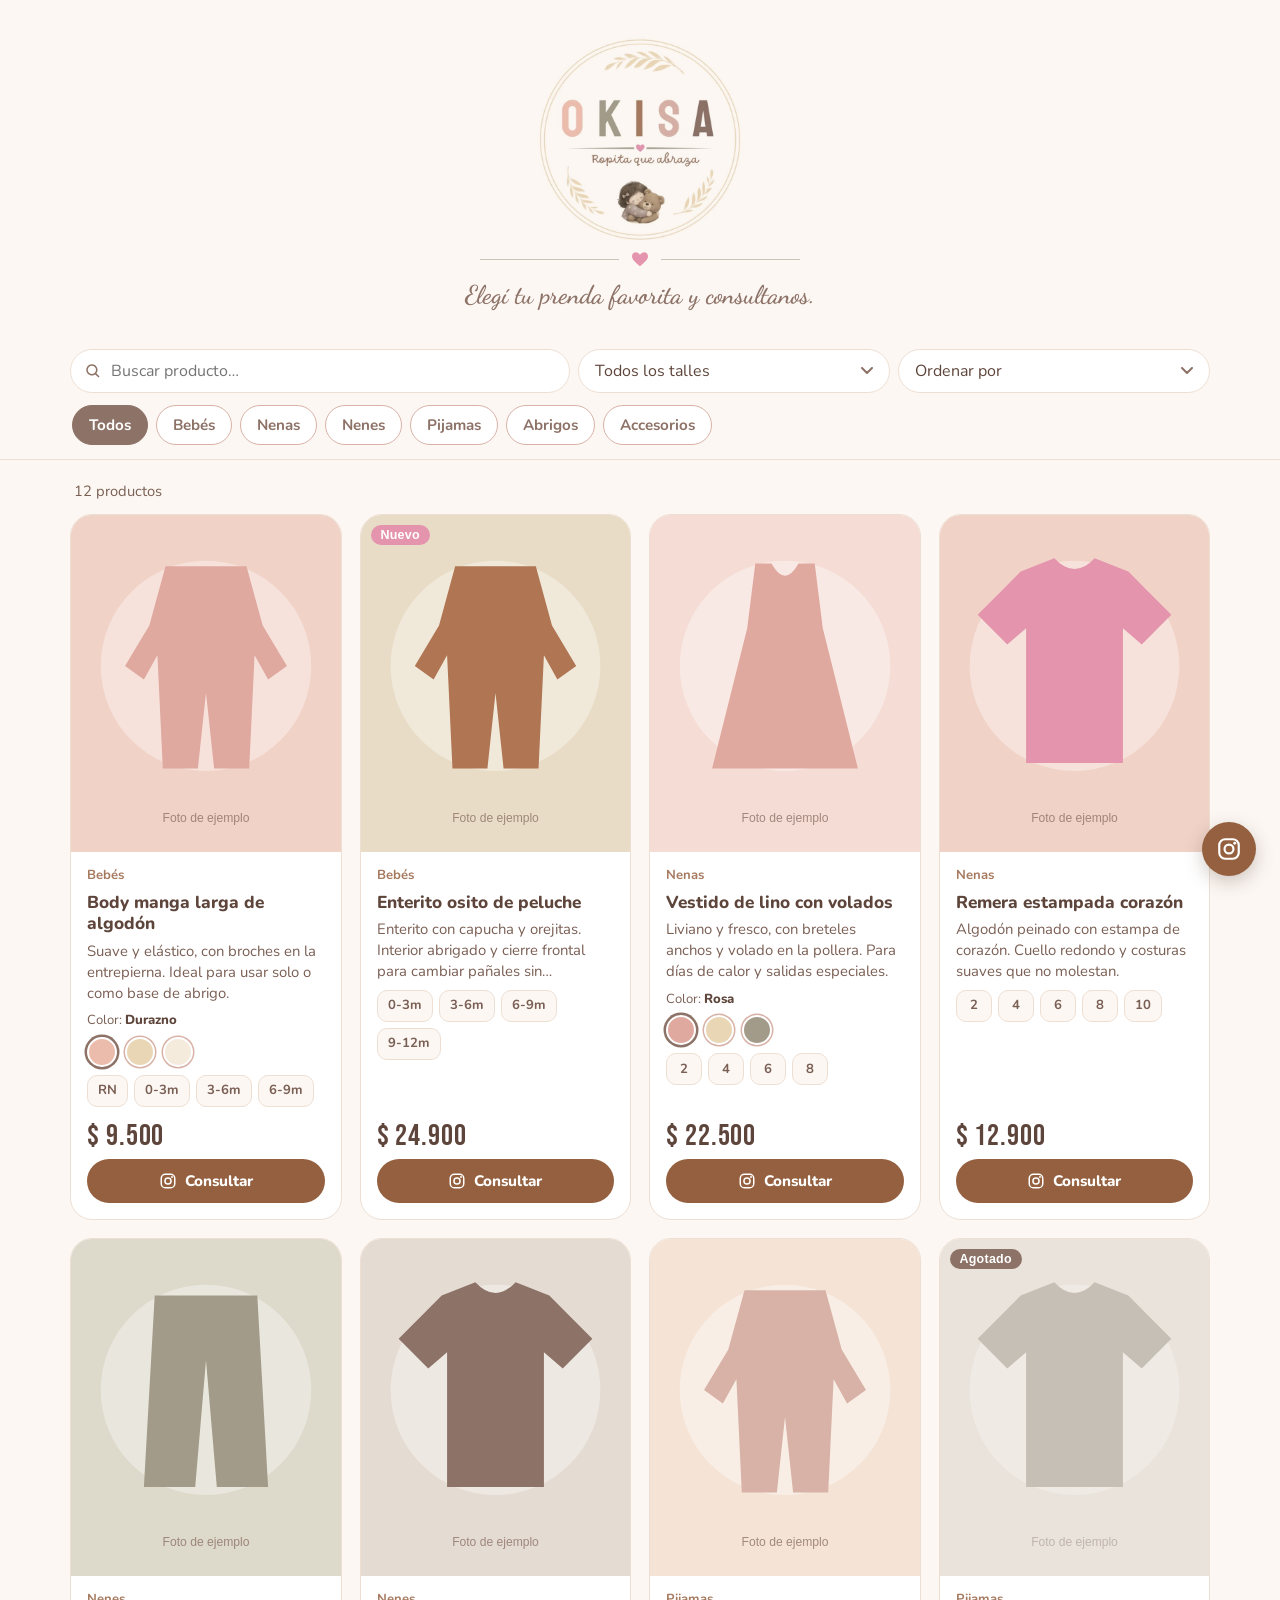
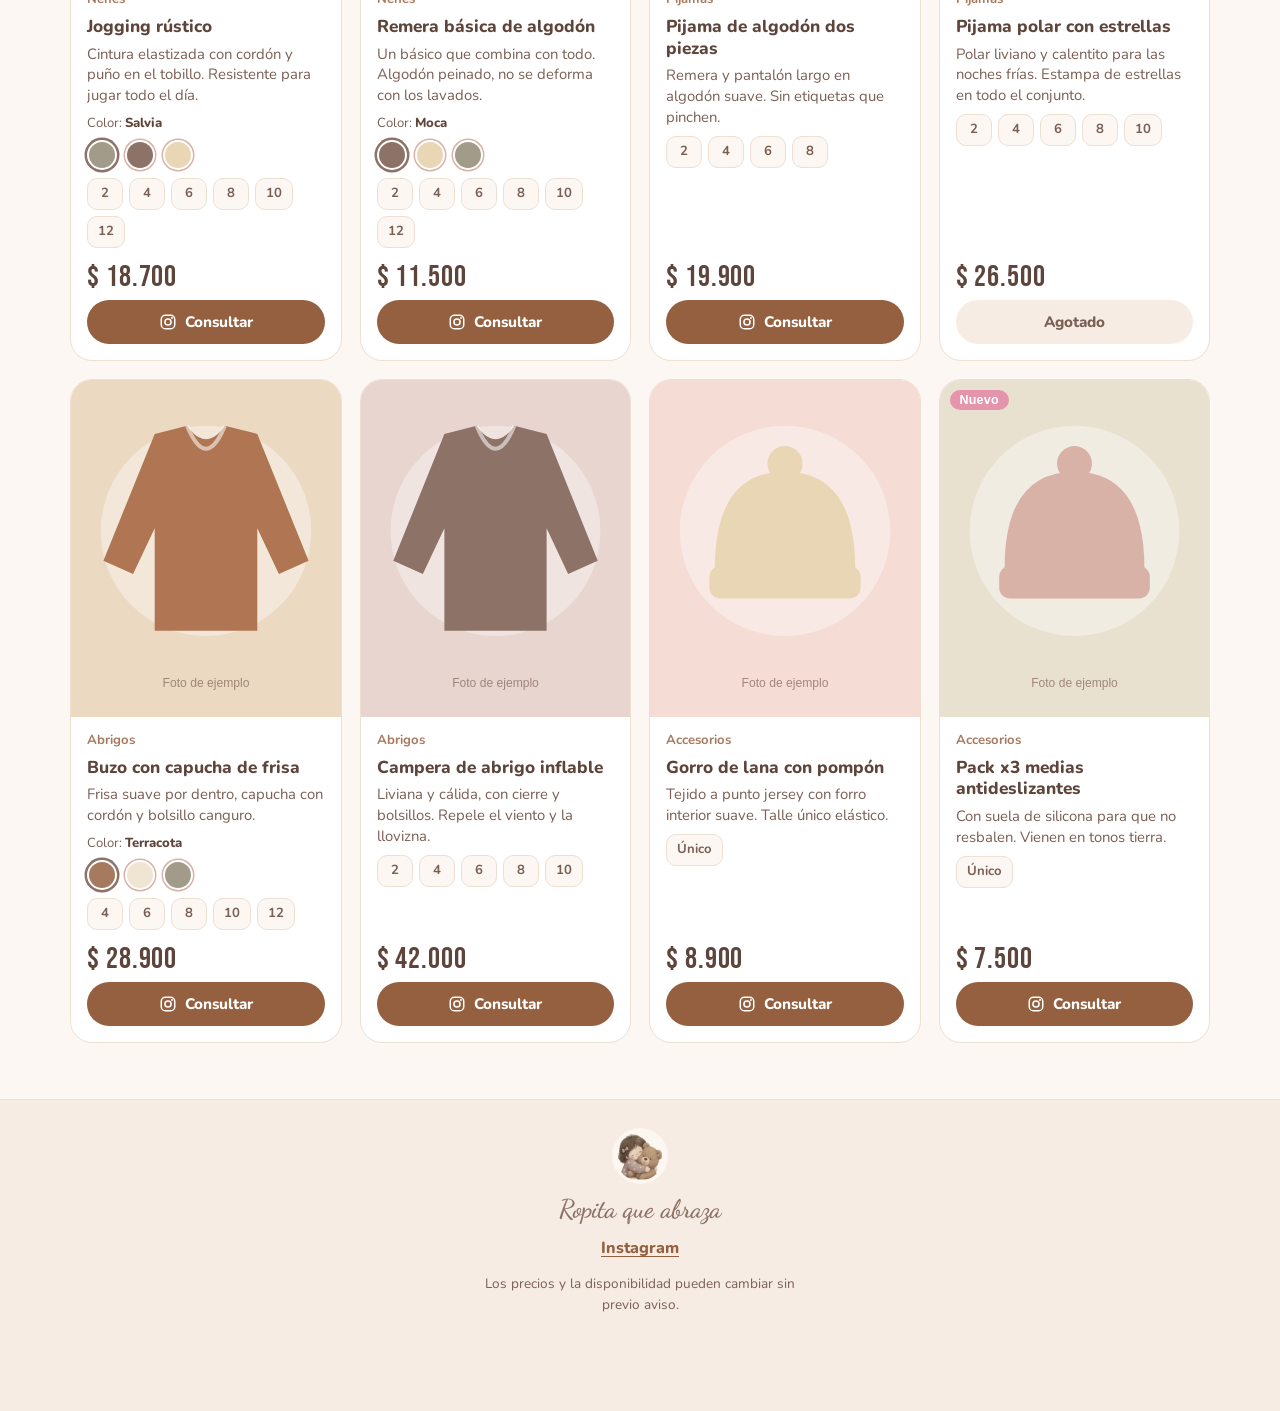
==== index.html @ 5b02acb7 "Catálogo Okisa" ====
<!DOCTYPE html>
<html lang="es-AR">
<head>
  <meta charset="utf-8">
  <meta name="viewport" content="width=device-width, initial-scale=1">
  <title>Okisa · Ropita que abraza</title>
  <meta name="description" content="Catálogo de ropa para niños y bebés de Okisa. Ropita que abraza.">
  <meta name="theme-color" content="#FCF7F3">

  <meta property="og:type" content="website">
  <meta property="og:title" content="Okisa · Ropita que abraza">
  <meta property="og:description" content="Catálogo de ropa para niños y bebés.">
  <meta property="og:image" content="img/logo.jpg">

  <link rel="icon" type="image/png" href="img/favicon.png">
  <link rel="apple-touch-icon" href="img/favicon.png">

  <link rel="preconnect" href="https://fonts.googleapis.com">
  <link rel="preconnect" href="https://fonts.gstatic.com" crossorigin>
  <link href="https://fonts.googleapis.com/css2?family=Bebas+Neue&family=Dancing+Script:wght@600&family=Nunito:wght@400;600;700;800&display=swap" rel="stylesheet">
  <link rel="stylesheet" href="css/style.css?v=6">
</head>
<body>

  <header class="hero">
    <img class="hero__logo" src="img/logo.jpg" alt="Okisa, ropita que abraza" width="600" height="586">
    <h1 class="sr-only">Catálogo de ropa para niños de Okisa</h1>
    <div class="divider" aria-hidden="true"><span></span><svg viewBox="0 0 24 22" width="18" height="16"><path d="M12 21C5 15 1 11.6 1 7.2 1 4 3.4 1.8 6.2 1.8c2.2 0 4.2 1.2 5.8 3.4 1.6-2.2 3.6-3.4 5.8-3.4C20.6 1.8 23 4 23 7.2 23 11.6 19 15 12 21z" fill="currentColor"/></svg><span></span></div>
    <p class="hero__lead">Elegí tu prenda favorita y consultanos.</p>
  </header>

  <section class="toolbar" aria-label="Filtros del catálogo">
    <div class="toolbar__inner">
      <div class="toolbar__row">
        <label class="field field--search">
          <span class="sr-only">Buscar producto</span>
          <svg viewBox="0 0 24 24" width="18" height="18" aria-hidden="true"><path d="M10.5 3a7.5 7.5 0 015.9 12.1l4.3 4.3-1.4 1.4-4.3-4.3A7.5 7.5 0 1110.5 3zm0 2a5.5 5.5 0 100 11 5.5 5.5 0 000-11z" fill="currentColor"/></svg>
          <input id="buscar" type="search" placeholder="Buscar producto…" autocomplete="off">
        </label>
        <label class="field">
          <span class="sr-only">Filtrar por talle</span>
          <select id="talle"><option value="">Todos los talles</option></select>
        </label>
        <label class="field">
          <span class="sr-only">Ordenar</span>
          <select id="orden">
            <option value="default">Ordenar por</option>
            <option value="menor">Precio: menor a mayor</option>
            <option value="mayor">Precio: mayor a menor</option>
            <option value="az">Nombre A–Z</option>
          </select>
        </label>
      </div>
      <div class="chips" id="chips" role="group" aria-label="Categorías"></div>
    </div>
  </section>

  <main class="wrap">
    <p class="count" id="contador" aria-live="polite"></p>
    <div class="grid" id="grilla"></div>
    <div class="more" id="mas" hidden>
      <button class="btn btn--ghost" id="ver-mas" type="button">Ver más productos</button>
    </div>
    <div class="empty" id="vacio" hidden>
      <p class="empty__title">No encontramos productos con esos filtros.</p>
      <button class="btn btn--ghost" id="limpiar" type="button">Ver todo el catálogo</button>
    </div>
  </main>

  <footer class="footer">
    <img src="img/favicon.png" alt="" width="56" height="56" class="footer__icon">
    <p class="footer__script">Ropita que abraza</p>
    <p class="footer__links">
      <a id="link-ig" href="#" target="_blank" rel="noopener" hidden>Instagram</a>
      <a id="link-wa" href="#" target="_blank" rel="noopener" hidden>WhatsApp</a>
    </p>
    <p class="footer__note">Los precios y la disponibilidad pueden cambiar sin previo aviso.</p>
  </footer>

  <a class="fab" id="fab" href="#" target="_blank" rel="noopener" aria-label="Escribinos" hidden></a>

  <dialog class="canales" id="canales" aria-labelledby="canales-titulo">
    <p class="canales__titulo" id="canales-titulo">¿Por dónde querés consultar?</p>
    <a class="btn" data-canal="instagram" href="#" target="_blank" rel="noopener"></a>
    <a class="btn" data-canal="whatsapp" href="#" target="_blank" rel="noopener"></a>
    <p class="canales__nota">En Instagram copiamos tu consulta para que la pegues en el chat.</p>
    <form method="dialog"><button class="btn btn--ghost">Cancelar</button></form>
  </dialog>

  <div class="toast" id="toast" role="status" aria-live="polite"></div>

  <dialog class="lightbox" id="lightbox" aria-label="Foto del producto">
    <form method="dialog"><button class="lightbox__close" aria-label="Cerrar">×</button></form>
    <img id="lightbox-img" src="" alt="">
    <p id="lightbox-cap" class="lightbox__cap"></p>
  </dialog>

  <script src="data/productos.js?v=6"></script>
  <script src="js/app.js?v=6"></script>
</body>
</html>
---- css/style.css ----
/* ==========================================================
   OKISA · Estilos
   Paleta tomada del logo. Mobile-first.
   ========================================================== */

:root {
  /* Paleta del logo */
  --crema:      #FCF7F3;
  --blanco:     #FFFFFF;
  --durazno:    #EBBCAC;   /* la O */
  --salvia:     #A29B89;   /* la K */
  --terracota:  #A67A5F;   /* la I */
  --rosa:       #D8B2A7;   /* la S */
  --moca:       #8D7267;   /* la A */
  --trigo:      #E9D6B5;   /* espigas */
  --corazon:    #E494AD;

  /* Derivados para texto y contraste */
  --tinta:      #5E453B;
  --tinta-suave:#7A5F54;
  --boton:      #94603F;
  --boton-hover:#7F5033;
  --linea:      #EEDFD3;
  --fondo-suave:#F6ECE4;

  --radio: 22px;
  --radio-chico: 999px;

  --f-titulo: "Bebas Neue", "Oswald", "Arial Narrow", Impact, sans-serif;
  --f-script: "Dancing Script", "Brush Script MT", cursive;
  --f-texto:  "Nunito", system-ui, -apple-system, "Segoe UI", Roboto, sans-serif;
}

*, *::before, *::after { box-sizing: border-box; }

html { -webkit-text-size-adjust: 100%; scroll-behavior: smooth; }

body {
  margin: 0;
  font-family: var(--f-texto);
  font-size: 16px;
  line-height: 1.5;
  color: var(--tinta);
  background: var(--crema);
}

img { max-width: 100%; display: block; }

.sr-only {
  position: absolute; width: 1px; height: 1px; margin: -1px; padding: 0;
  overflow: hidden; clip: rect(0 0 0 0); white-space: nowrap; border: 0;
}

:focus-visible { outline: 3px solid var(--corazon); outline-offset: 2px; }

/* ---------- Encabezado ---------- */
.hero {
  text-align: center;
  padding: 28px 20px 8px;
}
.hero__logo {
  width: min(210px, 54vw);
  height: auto;
  margin: 0 auto;
  border-radius: 50%;
}
.divider {
  display: flex; align-items: center; gap: 12px;
  max-width: 320px; margin: 10px auto 0; color: var(--corazon);
}
.divider span { flex: 1; height: 1px; background: var(--salvia); opacity: .55; }
.hero__lead {
  margin: 12px auto 0; max-width: 34ch;
  font-family: var(--f-script); font-weight: 600;
  font-size: 1.45rem; line-height: 1.25; color: var(--moca);
}

/* ---------- Barra de filtros ---------- */
/* En móvil solo las categorías quedan fijas arriba (ahorra pantalla);
   en tablet/escritorio queda fija toda la barra. */
.toolbar, .toolbar__inner { display: contents; }
.toolbar__row {
  display: grid; gap: 8px;
  grid-template-columns: 1fr 1fr;
  margin: 16px 0 0; padding: 0 14px;
}
.field--search { grid-column: 1 / -1; }

.field {
  position: relative; display: block;
}
.field svg {
  position: absolute; left: 14px; top: 50%; transform: translateY(-50%);
  color: var(--moca); pointer-events: none;
}
.field input, .field select {
  width: 100%; height: 44px;
  font: inherit; font-size: 16px; /* 16px evita el zoom automático en iOS */
  color: var(--tinta);
  background: var(--blanco);
  border: 1.5px solid var(--linea);
  border-radius: var(--radio-chico);
  padding: 0 16px;
  appearance: none; -webkit-appearance: none;
}
.field input { padding-left: 40px; }
.field select {
  padding-right: 36px;
  background-image: url("data:image/svg+xml;utf8,<svg xmlns='http://www.w3.org/2000/svg' width='12' height='8' viewBox='0 0 12 8'><path d='M1 1l5 5 5-5' fill='none' stroke='%238D7267' stroke-width='2' stroke-linecap='round' stroke-linejoin='round'/></svg>");
  background-repeat: no-repeat;
  background-position: right 16px center;
}
.field input:focus, .field select:focus { border-color: var(--rosa); outline: none; box-shadow: 0 0 0 3px rgba(228,148,173,.3); }

/* Chips de categoría */
.chips {
  position: sticky; top: 0; z-index: 20;
  margin-top: 12px; padding: 10px 14px;
  background: rgba(252, 247, 243, .95);
  -webkit-backdrop-filter: blur(8px); backdrop-filter: blur(8px);
  border-bottom: 1px solid var(--linea);
  display: flex; gap: 8px;
  overflow-x: auto;
  scrollbar-width: none;
  -webkit-overflow-scrolling: touch;
}
.chips::-webkit-scrollbar { display: none; }

.chip {
  flex: 0 0 auto;
  font: inherit; font-weight: 700; font-size: .95rem;
  color: var(--moca);
  background: var(--blanco);
  border: 1.5px solid var(--rosa);
  border-radius: var(--radio-chico);
  padding: 7px 16px; min-height: 40px;
  cursor: pointer;
  transition: background-color .15s, color .15s, border-color .15s;
}
.chip:hover { background: var(--fondo-suave); }
.chip[aria-pressed="true"] {
  background: var(--moca); border-color: var(--moca); color: #fff;
}

/* ---------- Grilla ---------- */
.wrap { max-width: 1180px; margin: 0 auto; padding: 14px 12px 40px; }

.count {
  margin: 0 4px 12px; font-size: .92rem; color: var(--tinta-suave);
}

.grid {
  display: grid; gap: 12px;
  grid-template-columns: repeat(2, minmax(0, 1fr));
}

.card {
  display: flex; flex-direction: column;
  background: var(--blanco);
  border: 1px solid var(--linea);
  border-radius: var(--radio);
  overflow: hidden;
}

.card__media {
  position: relative; display: block; width: 100%;
  padding: 0; border: 0; background: var(--fondo-suave);
  aspect-ratio: 4 / 5; cursor: zoom-in;
}
.card__media img { width: 100%; height: 100%; object-fit: cover; }
.card.is-out .card__media img { opacity: .55; filter: grayscale(.4); }

.badge {
  position: absolute; top: 10px; left: 10px;
  font-size: .78rem; font-weight: 800; letter-spacing: .02em;
  padding: 3px 10px; border-radius: var(--radio-chico);
  background: var(--corazon); color: #fff;
}
.badge--out { background: var(--moca); }

.card__body {
  display: flex; flex-direction: column; flex: 1;
  padding: 12px 12px 14px; gap: 6px;
}
.card__cat { margin: 0; font-size: .82rem; font-weight: 700; color: var(--terracota); }
.card__title {
  margin: 0; font-size: 1.02rem; line-height: 1.25; font-weight: 800; color: var(--tinta);
}
.card__desc {
  margin: 0; font-size: .9rem; line-height: 1.4; color: var(--tinta-suave);
  display: -webkit-box; -webkit-line-clamp: 3; -webkit-box-orient: vertical; overflow: hidden;
}

.talles { display: flex; flex-wrap: wrap; gap: 6px; margin-top: 2px; }
.talle {
  font: inherit; font-size: .82rem; font-weight: 700;
  min-width: 36px; min-height: 32px; padding: 3px 10px;
  color: var(--tinta-suave); background: var(--crema);
  border: 1.5px solid var(--linea); border-radius: 10px;
  cursor: pointer;
}
.talle[aria-pressed="true"] { background: var(--durazno); border-color: var(--durazno); color: var(--tinta); }

.card__foot { margin-top: auto; padding-top: 8px; display: grid; gap: 8px; }
.precio {
  font-family: var(--f-titulo); font-size: 1.9rem; line-height: 1;
  letter-spacing: .03em; color: var(--tinta);
}

.btn {
  display: inline-flex; align-items: center; justify-content: center; gap: 8px;
  min-height: 44px; padding: 0 16px;
  font: inherit; font-weight: 800; font-size: .95rem; text-decoration: none;
  color: #fff; background: var(--boton);
  border: 0; border-radius: var(--radio-chico); cursor: pointer;
  transition: background-color .15s;
}
.btn svg { flex: 0 0 auto; }
.btn:hover { background: var(--boton-hover); }
.btn--ghost { background: transparent; color: var(--moca); border: 1.5px solid var(--moca); }
.btn--ghost:hover { background: var(--fondo-suave); }
.btn--off {
  background: var(--fondo-suave); color: var(--tinta-suave); cursor: not-allowed;
}
.btn--off:hover { background: var(--fondo-suave); }

/* Estado vacío */
.empty { text-align: center; padding: 48px 16px; }
.empty__title { margin: 0 0 16px; font-size: 1.1rem; font-weight: 700; }
.empty[hidden] { display: none; }

/* ---------- Pie ---------- */
.footer {
  text-align: center; padding: 28px 20px 96px;
  border-top: 1px solid var(--linea); background: var(--fondo-suave);
}
.footer__icon { margin: 0 auto 6px; border-radius: 50%; }
.footer__script { margin: 0; font-family: var(--f-script); font-weight: 600; font-size: 1.6rem; color: var(--moca); }
.footer__links { margin: 8px 0 0; display: flex; justify-content: center; gap: 20px; }
.footer__links a { color: var(--boton); font-weight: 800; text-underline-offset: 3px; }
.footer__links a[hidden] { display: none; }
.footer__note { margin: 14px auto 0; max-width: 40ch; font-size: .85rem; color: var(--tinta-suave); }

/* ---------- Botón flotante de WhatsApp ---------- */
.fab {
  position: fixed; right: 16px; bottom: 16px; z-index: 30;
  width: 54px; height: 54px; border-radius: 50%;
  display: grid; place-items: center;
  background: var(--boton); color: #fff;
  box-shadow: 0 6px 18px rgba(94, 69, 59, .28);
}
.fab:hover { background: var(--boton-hover); }

/* ---------- Visor de foto ---------- */
.lightbox {
  border: 0; padding: 0; background: transparent;
  max-width: min(92vw, 560px); max-height: 92vh; width: 100%;
  overflow: visible;
}
.lightbox::backdrop { background: rgba(60, 40, 32, .72); }
.lightbox img {
  width: 100%; max-height: 78vh; object-fit: contain;
  border-radius: var(--radio); background: var(--blanco);
}
.lightbox__cap {
  margin: 10px 0 0; text-align: center; color: #fff; font-weight: 700;
}
.lightbox__close {
  position: absolute; top: -14px; right: -6px; z-index: 2;
  width: 44px; height: 44px; border-radius: 50%; border: 0;
  background: var(--blanco); color: var(--tinta);
  font-size: 1.8rem; line-height: 1; cursor: pointer;
  box-shadow: 0 4px 12px rgba(0,0,0,.25);
}

/* ---------- Tablet ---------- */
@media (min-width: 700px) {
  .hero { padding-top: 36px; }
  .hero__lead { font-size: 1.6rem; }

  .toolbar {
    display: block; position: sticky; top: 0; z-index: 20; margin-top: 16px;
    background: rgba(252, 247, 243, .95);
    -webkit-backdrop-filter: blur(8px); backdrop-filter: blur(8px);
    border-bottom: 1px solid var(--linea);
  }
  .toolbar__inner { display: grid; gap: 10px; max-width: 1180px; margin: 0 auto; padding: 14px 20px 12px; }
  .toolbar__row { grid-template-columns: 1.6fr 1fr 1fr; margin: 0; padding: 0; }
  .field--search { grid-column: auto; }
  .chips {
    position: static; margin: 0; padding: 2px; background: none; border: 0;
    -webkit-backdrop-filter: none; backdrop-filter: none;
    flex-wrap: wrap; overflow: visible;
  }

  .wrap { padding: 20px 20px 56px; }
  .grid { grid-template-columns: repeat(3, minmax(0, 1fr)); gap: 18px; }
  .card__body { padding: 14px 16px 16px; }
  .card__title { font-size: 1.08rem; }
  .card__desc { font-size: .93rem; }
  .btn { padding: 0 18px; }
  .fab { right: 24px; bottom: 24px; }
}

/* ---------- Escritorio ---------- */
@media (min-width: 1040px) {
  .grid { grid-template-columns: repeat(4, minmax(0, 1fr)); }
  .card { transition: box-shadow .2s, transform .2s; }
  .card:hover { box-shadow: 0 10px 28px rgba(94, 69, 59, .12); transform: translateY(-2px); }
}

@media (prefers-reduced-motion: reduce) {
  html { scroll-behavior: auto; }
  * { transition: none !important; }
}

/* ---------- Selector de color ---------- */
.colores { display: grid; gap: 6px; margin-top: 2px; }
.colores__label { font-size: .82rem; color: var(--tinta-suave); }
.colores__label strong { color: var(--tinta); font-weight: 800; }
.colores__lista { display: flex; flex-wrap: wrap; gap: 8px; }
.swatch {
  width: 30px; height: 30px; padding: 0; border-radius: 50%;
  background: var(--c); cursor: pointer;
  border: 2px solid var(--blanco);
  box-shadow: 0 0 0 1.5px var(--rosa);
}
.swatch[aria-pressed="true"] { box-shadow: 0 0 0 2.5px var(--moca); }

/* ---------- Elegir canal ---------- */
.canales {
  border: 0; border-radius: var(--radio); padding: 22px 20px 18px;
  width: min(88vw, 340px); background: var(--crema); color: var(--tinta);
}
.canales::backdrop { background: rgba(60, 40, 32, .6); }
.canales .btn { width: 100%; margin-top: 10px; }
.canales form { margin: 0; }
.canales__titulo { margin: 0 0 6px; font-weight: 800; font-size: 1.1rem; text-align: center; }
.canales__nota { margin: 12px 4px 4px; font-size: .84rem; color: var(--tinta-suave); text-align: center; }

/* ---------- Aviso ---------- */
.toast {
  position: fixed; left: 50%; bottom: 84px; z-index: 60;
  transform: translate(-50%, 12px); opacity: 0; pointer-events: none;
  max-width: min(92vw, 380px); text-align: center;
  padding: 12px 18px; border-radius: 16px;
  background: var(--tinta); color: #fff; font-weight: 700; font-size: .92rem;
  transition: opacity .2s, transform .2s;
}
.toast.is-on { opacity: 1; transform: translate(-50%, 0); }

/* El botón flotante ahora es <button> */
.fab { border: 0; cursor: pointer; padding: 0; text-decoration: none; }
.fab[hidden] { display: none; }

/* ---------- Ver más ---------- */
.more { display: flex; justify-content: center; padding: 22px 0 6px; }
.more[hidden] { display: none; }
.more .btn { min-width: 220px; }
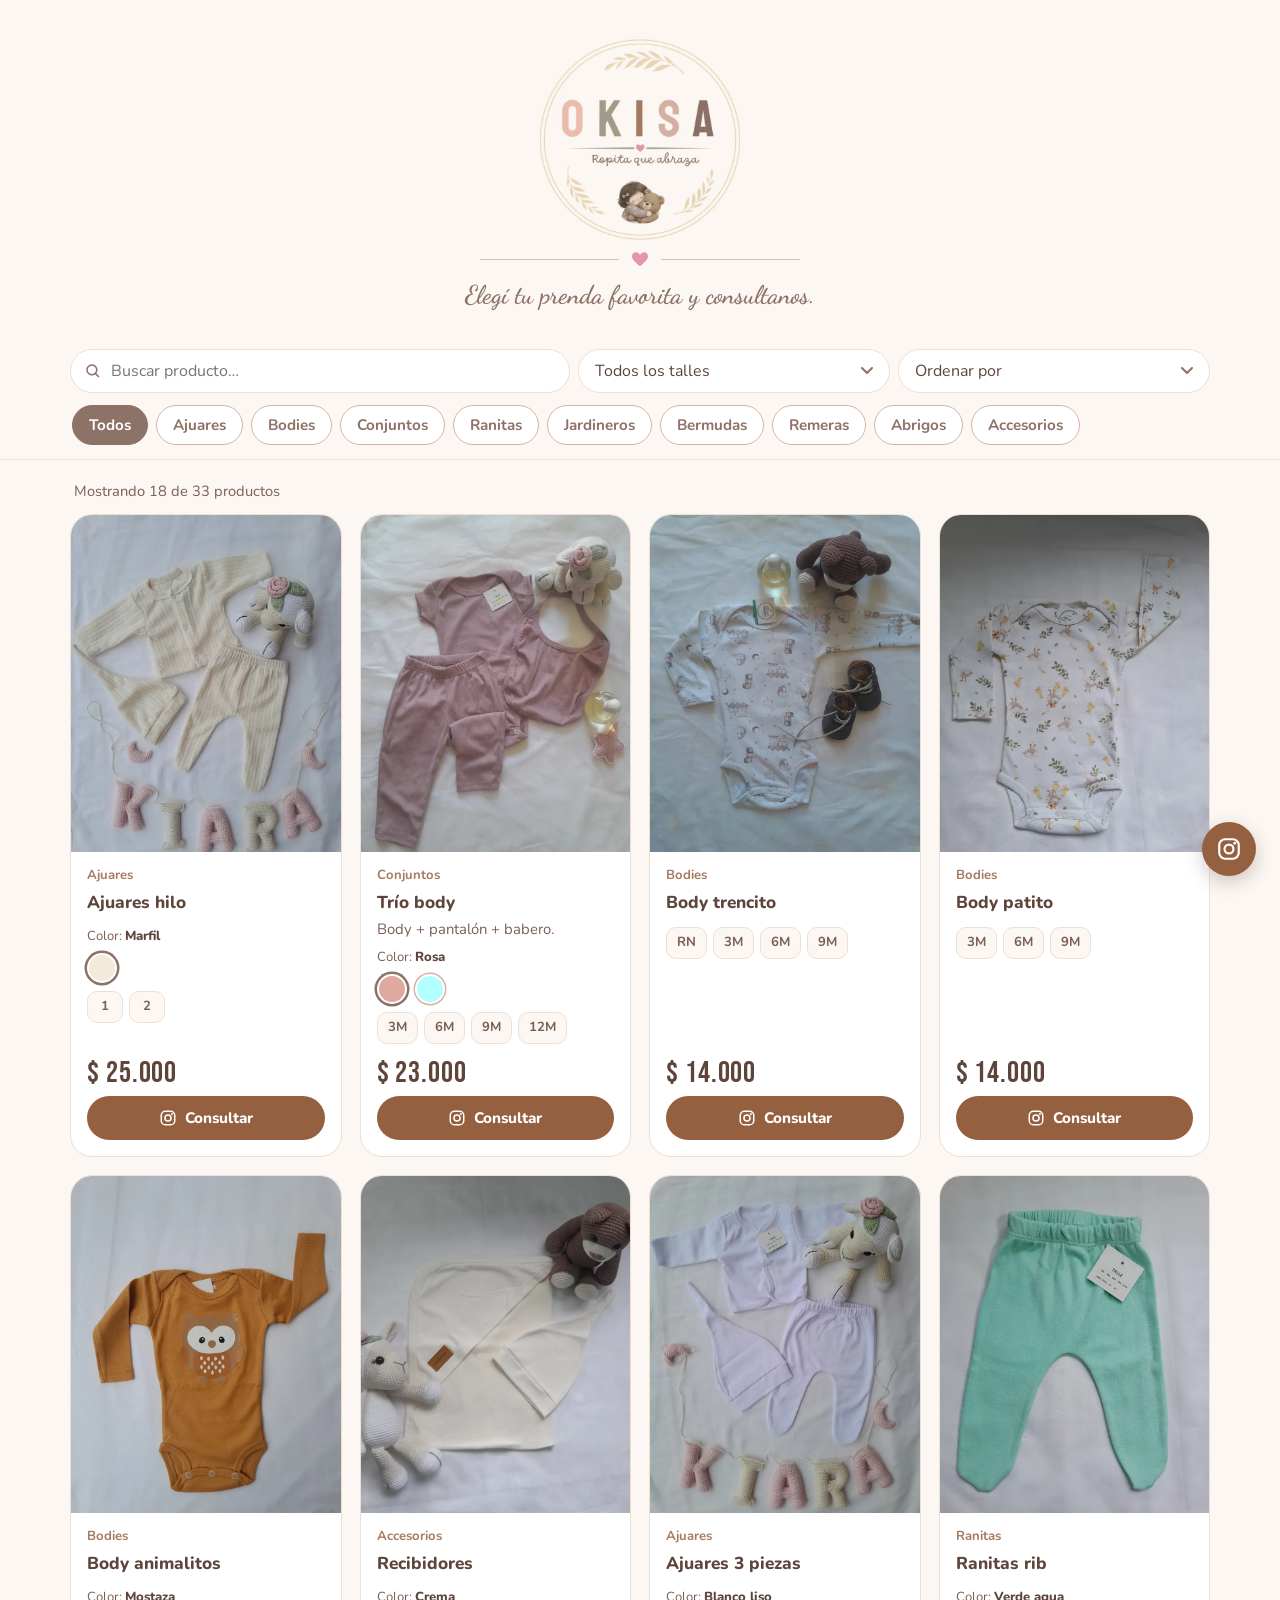
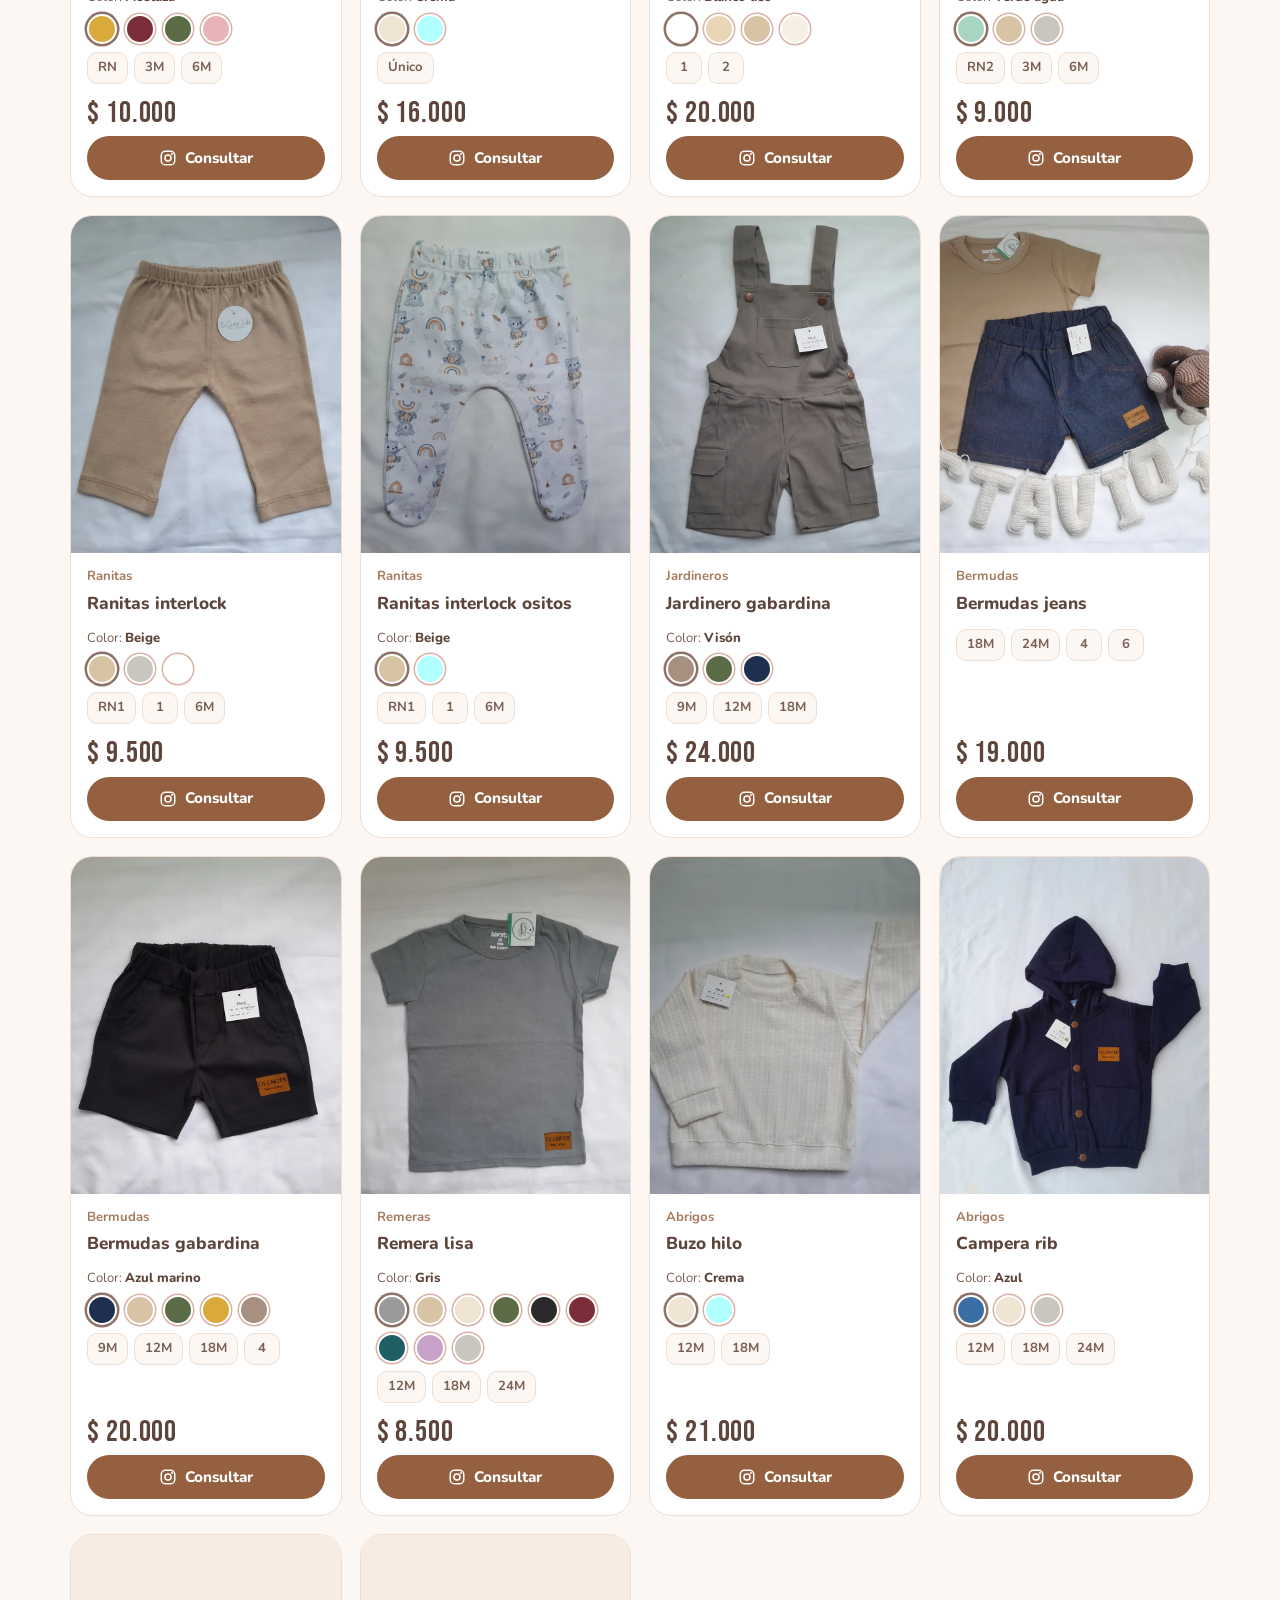
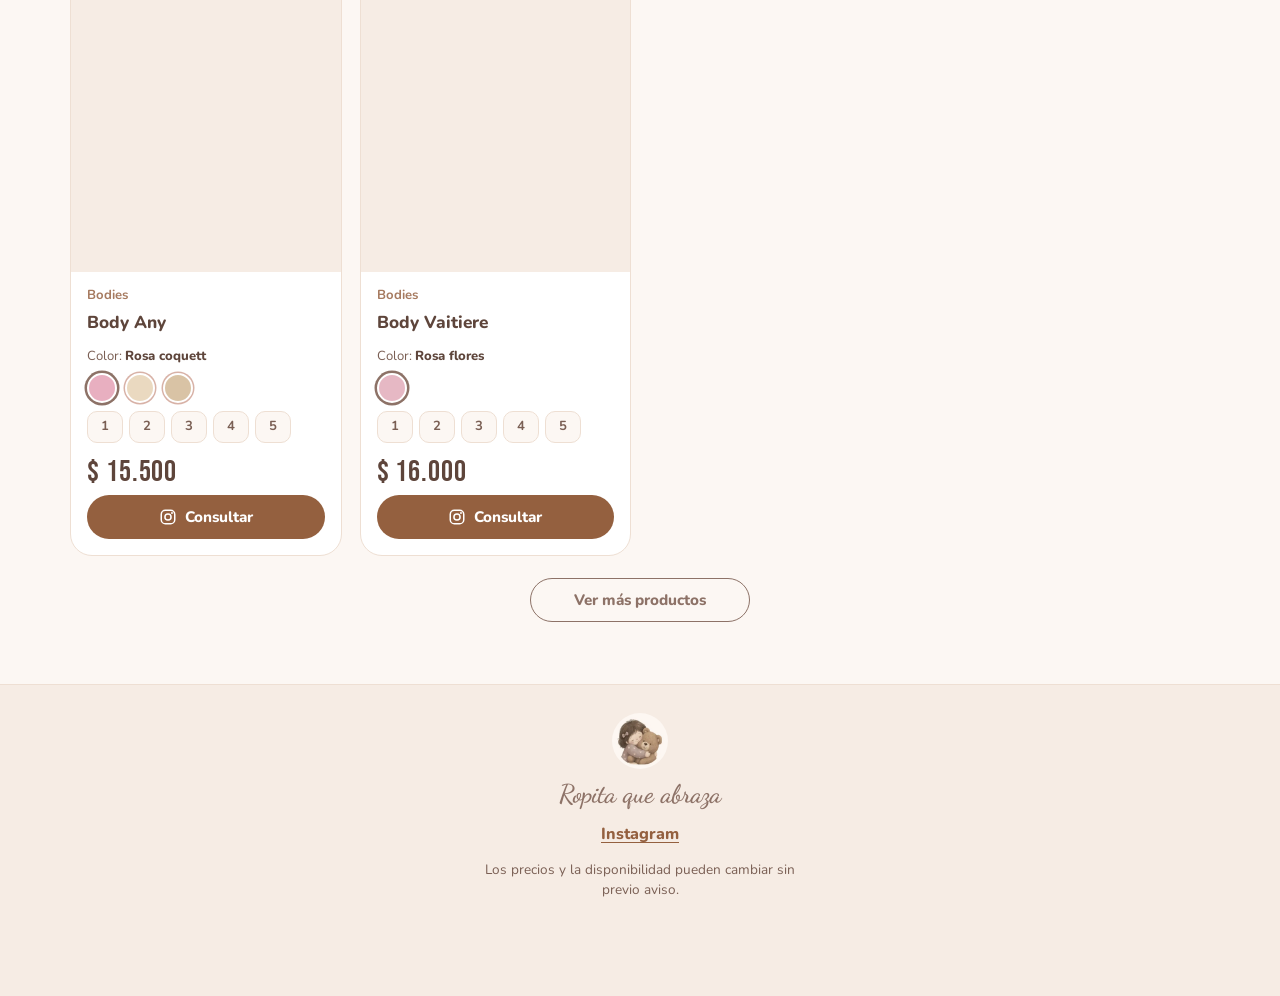
==== commit cff9ee1f: "admin panel" ====
--- a/index.html
+++ b/index.html
@@ -18,7 +18,7 @@
   <link rel="preconnect" href="https://fonts.googleapis.com">
   <link rel="preconnect" href="https://fonts.gstatic.com" crossorigin>
   <link href="https://fonts.googleapis.com/css2?family=Bebas+Neue&family=Dancing+Script:wght@600&family=Nunito:wght@400;600;700;800&display=swap" rel="stylesheet">
-  <link rel="stylesheet" href="css/style.css?v=6">
+  <link rel="stylesheet" href="css/style.css?v=7">
 </head>
 <body>
 
@@ -95,7 +95,9 @@
     <p id="lightbox-cap" class="lightbox__cap"></p>
   </dialog>
 
-  <script src="data/productos.js?v=6"></script>
-  <script src="js/app.js?v=6"></script>
+  <script src="data/productos.js?v=7"></script>
+  <script src="js/supabase-config.js?v=7"></script>
+  <script src="js/datos.js?v=7"></script>
+  <script src="js/app.js?v=7"></script>
 </body>
 </html>
